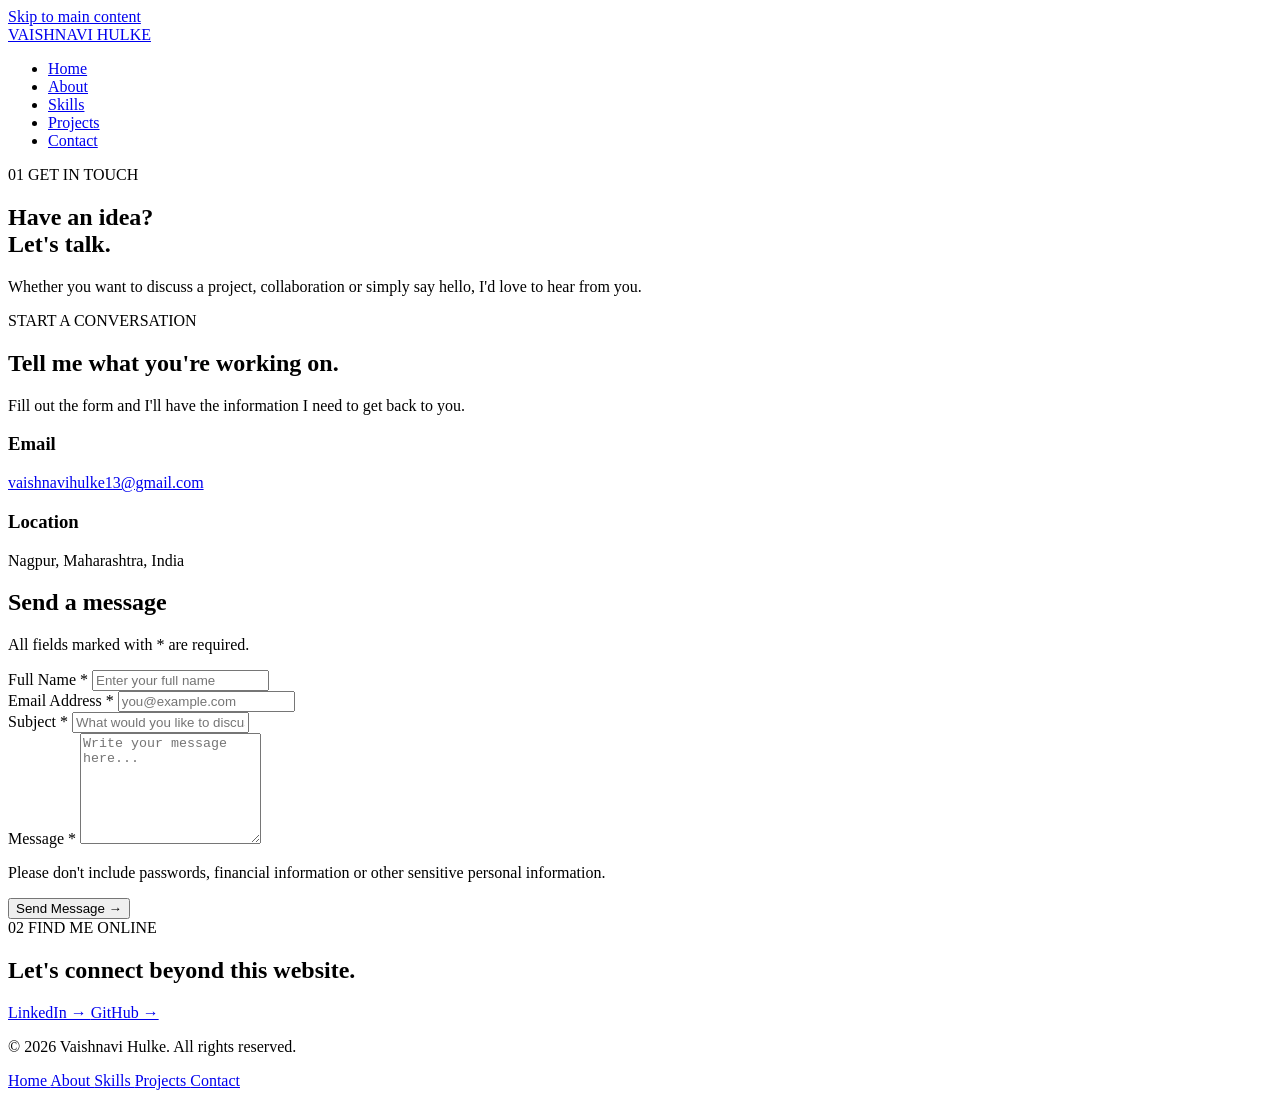
==== contact.html @ 5ccb2af0 "Add files via upload" ====
<!DOCTYPE html>
<html lang="en">

<head>
    <meta charset="UTF-8">

    <meta name="viewport"
        content="width=device-width, initial-scale=1.0">

    <meta name="description"
        content="Contact Vaishnavi Hulke for web development projects, collaboration opportunities and professional inquiries.">

    <meta name="author"
        content="Vaishnavi Hulke">

    <meta name="robots"
        content="index, follow">

    <title>Contact | Vaishnavi Hulke</title>

    <link rel="stylesheet" href="css/style.css">

</head>


<body>

    <!-- Skip link for keyboard users -->
    <a href="#main-content" class="skip-link">
        Skip to main content
    </a>


    <!-- =========================
         HEADER
    ========================== -->

    <header class="site-header">

        <nav class="main-navigation"
            aria-label="Main navigation">

            <a href="index.html" class="logo">
                VAISHNAVI HULKE
            </a>


            <ul class="nav-list">

                <li>
                    <a href="index.html">
                        Home
                    </a>
                </li>

                <li>
                    <a href="about.html">
                        About
                    </a>
                </li>

                <li>
                    <a href="skills.html">
                        Skills
                    </a>
                </li>

                <li>
                    <a href="projects.html">
                        Projects
                    </a>
                </li>

                <li>
                    <a href="contact.html"
                        aria-current="page">
                        Contact
                    </a>
                </li>

            </ul>

        </nav>

    </header>


    <!-- =========================
         MAIN CONTENT
    ========================== -->

    <main id="main-content">


        <!-- =========================
             PAGE INTRO
        ========================== -->

        <section class="page-intro"
            aria-labelledby="contact-title">

            <div class="section-label">

                <span>01</span>

                <span>GET IN TOUCH</span>

            </div>


            <h1 id="contact-title">

                Have an idea?
                <br>
                Let's talk.

            </h1>


            <p class="page-intro-text">

                Whether you want to discuss a project,
                collaboration or simply say hello,
                I'd love to hear from you.

            </p>

        </section>


        <!-- =========================
             CONTACT AREA
        ========================== -->

        <section class="contact-section"
            aria-labelledby="contact-form-title">


            <div class="contact-introduction">

                <p class="eyebrow">
                    START A CONVERSATION
                </p>


                <h2>
                    Tell me what
                    you're working on.
                </h2>


                <p>

                    Fill out the form and I'll have
                    the information I need to get
                    back to you.

                </p>


                <div class="contact-details">

                    <div>

                        <h3>
                            Email
                        </h3>

                        <a href="mailto:vaishnavihulke13@gmail.com">
                            vaishnavihulke13@gmail.com
                        </a>

                    </div>


                    <div>

                        <h3>
                            Location
                        </h3>

                        <p>
                            Nagpur, Maharashtra, India
                        </p>

                    </div>

                </div>

            </div>


            <!-- =========================
                 ACCESSIBLE FORM
            ========================== -->

            <div class="contact-form-container">

                <h2 id="contact-form-title">
                    Send a message
                </h2>


                <p id="form-instructions">
                    All fields marked with
                    <span aria-hidden="true">*</span>
                    are required.
                </p>


                <form
                    action="#"
                    method="post"
                    aria-describedby="form-instructions">


                    <!-- NAME -->

                    <div class="form-group">

                        <label for="name">
                            Full Name
                            <span aria-hidden="true">*</span>
                        </label>


                        <input
                            type="text"
                            id="name"
                            name="name"
                            autocomplete="name"
                            required
                            aria-required="true"
                            placeholder="Enter your full name">


                    </div>


                    <!-- EMAIL -->

                    <div class="form-group">

                        <label for="email">
                            Email Address
                            <span aria-hidden="true">*</span>
                        </label>


                        <input
                            type="email"
                            id="email"
                            name="email"
                            autocomplete="email"
                            required
                            aria-required="true"
                            placeholder="you@example.com">


                    </div>


                    <!-- SUBJECT -->

                    <div class="form-group">

                        <label for="subject">
                            Subject
                            <span aria-hidden="true">*</span>
                        </label>


                        <input
                            type="text"
                            id="subject"
                            name="subject"
                            required
                            aria-required="true"
                            placeholder="What would you like to discuss?">


                    </div>


                    <!-- MESSAGE -->

                    <div class="form-group">

                        <label for="message">
                            Message
                            <span aria-hidden="true">*</span>
                        </label>


                        <textarea
                            id="message"
                            name="message"
                            rows="7"
                            required
                            aria-required="true"
                            placeholder="Write your message here..."></textarea>


                    </div>


                    <!-- PRIVACY NOTE -->

                    <p class="form-note">

                        Please don't include passwords,
                        financial information or other
                        sensitive personal information.

                    </p>


                    <!-- SUBMIT -->

                    <button
                        type="submit"
                        class="button primary-button">

                        Send Message →

                    </button>

                </form>

            </div>

        </section>


        <!-- =========================
             SOCIAL LINKS
        ========================== -->

        <section class="social-section"
            aria-labelledby="social-title">

            <div class="section-label">

                <span>02</span>

                <span>FIND ME ONLINE</span>

            </div>


            <div class="social-content">

                <h2 id="social-title">

                    Let's connect
                    beyond this website.

                </h2>


                <nav aria-label="Social media links"
                    class="social-links">

                    <a
                        href="https://www.linkedin.com/"
                        target="_blank"
                        rel="noopener noreferrer">

                        LinkedIn →

                    </a>


                    <a
                        href="https://github.com/Vaishnavihulke"
                        target="_blank"
                        rel="noopener noreferrer">

                        GitHub →

                    </a>

                </nav>

            </div>

        </section>


    </main>


    <!-- =========================
         FOOTER
    ========================== -->

    <footer class="site-footer">

        <div class="footer-content">

            <p>
                © 2026 Vaishnavi Hulke.
                All rights reserved.
            </p>


            <nav aria-label="Footer navigation">

                <a href="index.html">
                    Home
                </a>

                <a href="about.html">
                    About
                </a>

                <a href="skills.html">
                    Skills
                </a>

                <a href="projects.html">
                    Projects
                </a>

                <a href="contact.html">
                    Contact
                </a>

            </nav>

        </div>

    </footer>

</body>

</html>
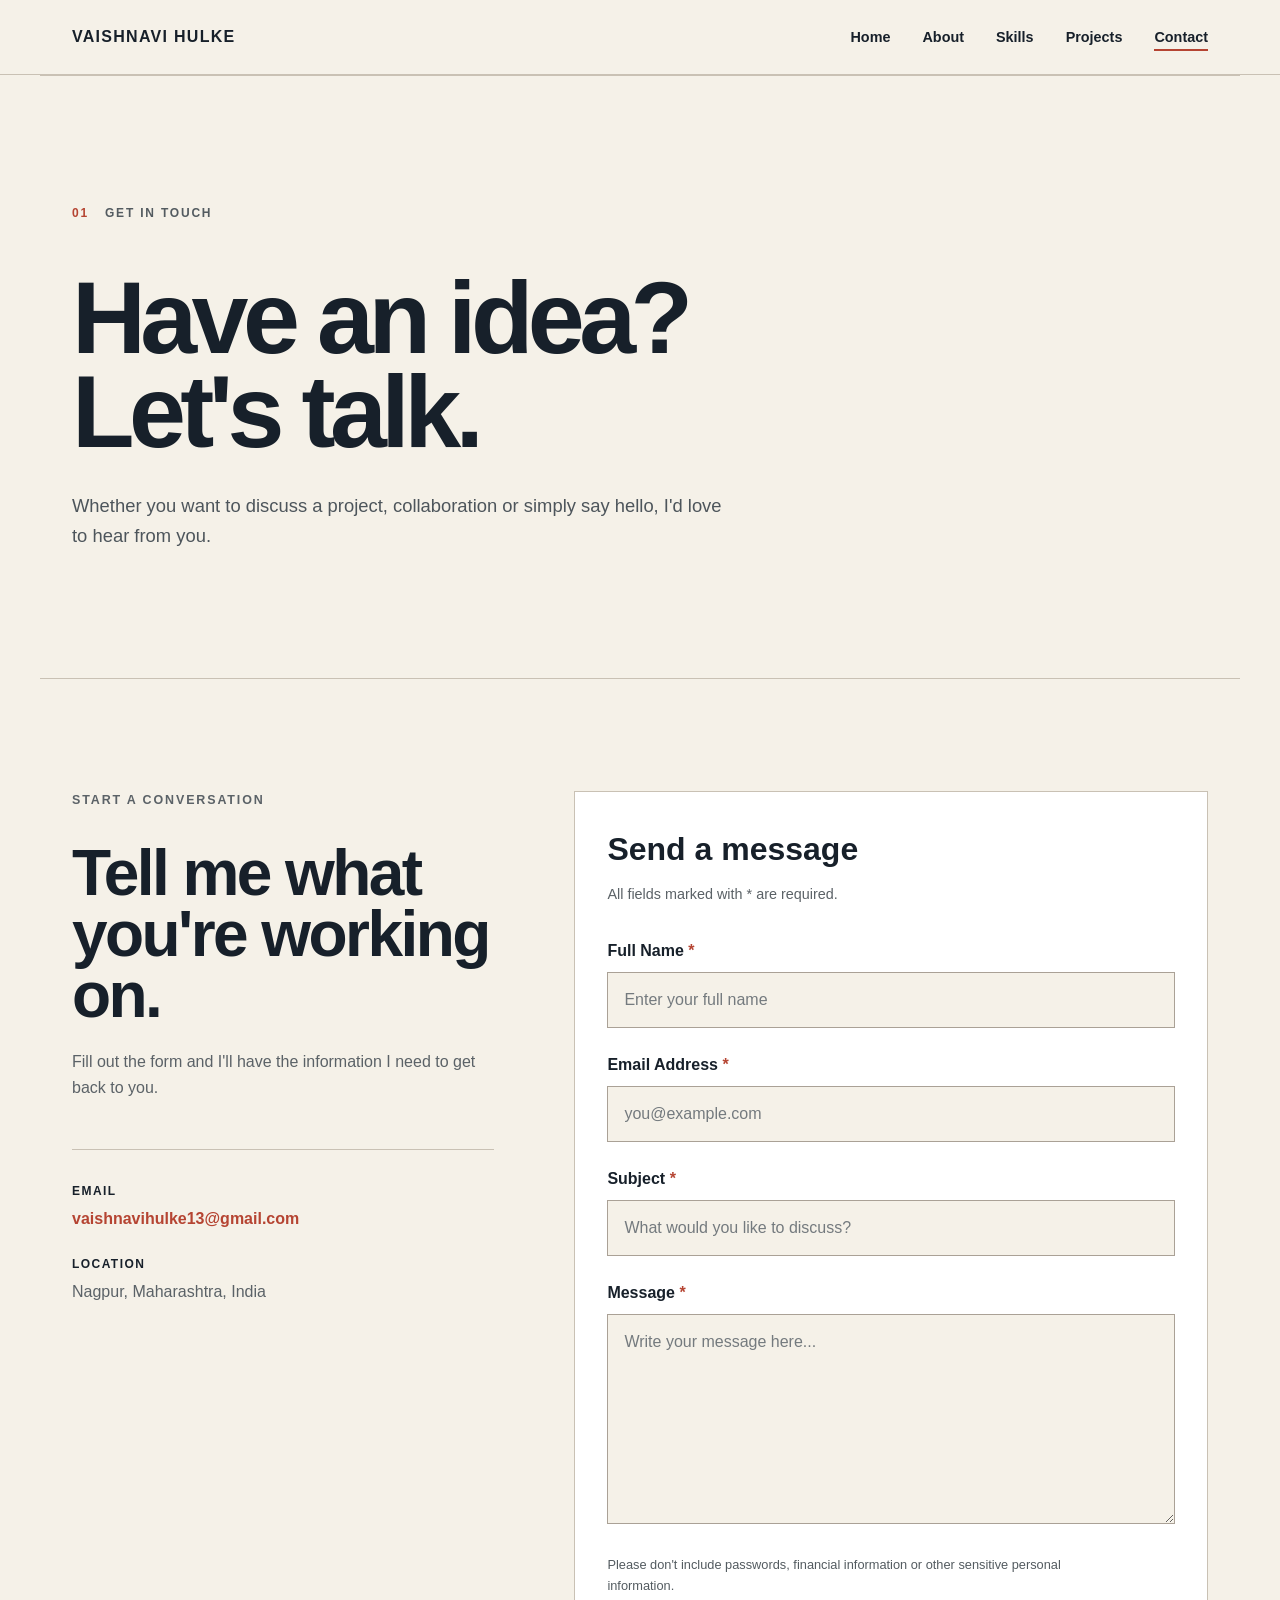
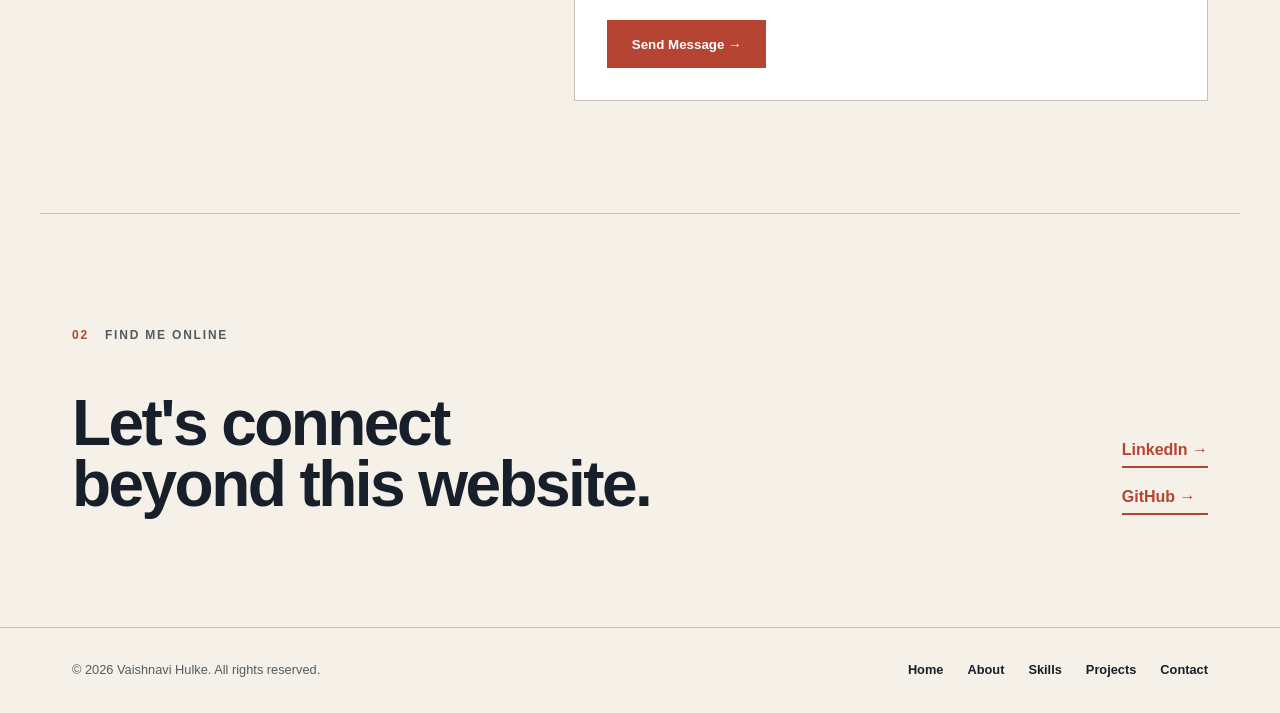
==== commit b67a6e8a: "Update LinkedIn link to point to specific profile" ====
--- a/contact.html
+++ b/contact.html
@@ -362,7 +362,7 @@
                     class="social-links">
 
                     <a
-                        href="https://www.linkedin.com/"
+                        href="https://www.linkedin.com/in/vaishnavi-hulke-a4b218333"
                         target="_blank"
                         rel="noopener noreferrer">
 
@@ -434,4 +434,4 @@
 
 </body>
 
-</html>+</html>
--- a/css/style.css
+++ b/css/style.css
@@ -0,0 +1,1514 @@
+/* =========================================
+   VAISHNAVI HULKE PORTFOLIO
+   Modern Editorial Developer Theme
+========================================= */
+
+
+/* =========================================
+   1. RESET & GLOBAL SETTINGS
+========================================= */
+
+* {
+    margin: 0;
+    padding: 0;
+    box-sizing: border-box;
+}
+
+
+html {
+    scroll-behavior: smooth;
+}
+
+
+body {
+    font-family: Arial, Helvetica, sans-serif;
+    background: #f5f1e8;
+    color: #17202a;
+    line-height: 1.6;
+}
+
+
+/* Prevent images from overflowing */
+
+img {
+    max-width: 100%;
+    height: auto;
+    display: block;
+}
+
+
+/* Remove default list styling */
+
+ul {
+    list-style: none;
+}
+
+
+/* Links */
+
+a {
+    color: inherit;
+    text-decoration: none;
+}
+
+
+/* Paragraph width */
+
+p {
+    max-width: 70ch;
+}
+
+
+/* =========================================
+   2. ACCESSIBILITY
+========================================= */
+
+
+/* Skip link */
+
+.skip-link {
+    position: absolute;
+    left: 1rem;
+    top: -100px;
+    z-index: 9999;
+
+    padding: 0.8rem 1rem;
+
+    background: #17202a;
+    color: #ffffff;
+
+    font-weight: 700;
+
+    border-radius: 4px;
+}
+
+
+.skip-link:focus {
+    top: 1rem;
+}
+
+
+/* Visible keyboard focus */
+
+a:focus-visible,
+button:focus-visible,
+input:focus-visible,
+textarea:focus-visible {
+    outline: 3px solid #b54432;
+    outline-offset: 4px;
+}
+
+
+/* =========================================
+   3. HEADER & NAVIGATION
+========================================= */
+
+.site-header {
+    width: 100%;
+    border-bottom: 1px solid #c9c1b4;
+}
+
+
+.main-navigation {
+    max-width: 1200px;
+    margin: 0 auto;
+
+    padding: 1.5rem 2rem;
+
+    display: flex;
+    align-items: center;
+    justify-content: space-between;
+
+    gap: 2rem;
+}
+
+
+.logo {
+    font-size: 1rem;
+    font-weight: 900;
+    letter-spacing: 0.08em;
+}
+
+
+.nav-list {
+    display: flex;
+    align-items: center;
+    gap: 2rem;
+}
+
+
+.nav-list a {
+    position: relative;
+
+    font-size: 0.9rem;
+    font-weight: 700;
+
+    transition:
+        color 0.2s ease;
+}
+
+
+.nav-list a::after {
+    content: "";
+
+    position: absolute;
+
+    left: 0;
+    bottom: -6px;
+
+    width: 0;
+    height: 2px;
+
+    background: #b54432;
+
+    transition:
+        width 0.2s ease;
+}
+
+
+.nav-list a:hover::after,
+.nav-list a[aria-current="page"]::after {
+    width: 100%;
+}
+
+
+.nav-list a:hover {
+    color: #b54432;
+}
+
+
+/* =========================================
+   4. MAIN CONTAINER
+========================================= */
+
+main {
+    overflow: hidden;
+}
+
+
+/* =========================================
+   5. HERO SECTION
+========================================= */
+
+.hero-section {
+    max-width: 1200px;
+    min-height: 75vh;
+
+    margin: 0 auto;
+
+    padding: 6rem 2rem;
+
+    display: grid;
+
+    grid-template-columns:
+        minmax(0, 1.5fr)
+        minmax(250px, 0.7fr);
+
+    align-items: center;
+
+    gap: 5rem;
+}
+
+
+.eyebrow {
+    margin-bottom: 1.2rem;
+
+    color: #b54432;
+
+    font-size: 0.78rem;
+    font-weight: 800;
+
+    letter-spacing: 0.15em;
+}
+
+
+.hero-content h1 {
+    max-width: 900px;
+
+    margin-bottom: 2rem;
+
+    font-size: clamp(3rem, 7vw, 6.5rem);
+
+    line-height: 0.95;
+
+    letter-spacing: -0.05em;
+}
+
+
+.hero-description {
+    max-width: 600px;
+
+    margin-bottom: 2rem;
+
+    font-size: 1.1rem;
+
+    color: #4d555b;
+}
+
+
+/* =========================================
+   6. HERO CARD
+========================================= */
+
+.hero-card {
+    min-height: 400px;
+
+    padding: 2rem;
+
+    display: flex;
+
+    flex-direction: column;
+
+    justify-content: space-between;
+
+    background: #17202a;
+
+    color: #f5f1e8;
+
+    border-radius: 0;
+}
+
+
+.hero-card-small {
+    font-size: 0.75rem;
+    letter-spacing: 0.15em;
+    font-weight: 700;
+}
+
+
+.hero-initials {
+    font-size: clamp(6rem, 12vw, 10rem);
+
+    font-weight: 900;
+
+    line-height: 0.8;
+
+    color: #b54432;
+}
+
+
+.hero-card-name {
+    font-size: 1.4rem;
+    font-weight: 800;
+    line-height: 1.05;
+}
+
+
+.hero-card-role {
+    font-size: 0.75rem;
+
+    letter-spacing: 0.15em;
+
+    color: #c9c1b4;
+}
+
+
+/* =========================================
+   7. BUTTONS
+========================================= */
+
+.hero-actions {
+    display: flex;
+    flex-wrap: wrap;
+    gap: 1rem;
+}
+
+
+.button {
+    display: inline-flex;
+
+    align-items: center;
+    justify-content: center;
+
+    min-height: 48px;
+
+    padding: 0.8rem 1.4rem;
+
+    border: 2px solid #17202a;
+
+    font-weight: 800;
+
+    transition:
+        transform 0.2s ease,
+        background 0.2s ease,
+        color 0.2s ease;
+}
+
+
+.primary-button {
+    background: #b54432;
+    color: #ffffff;
+    border-color: #b54432;
+}
+
+
+.primary-button:hover {
+    background: #17202a;
+    border-color: #17202a;
+
+    transform: translateY(-3px);
+}
+
+
+.secondary-button {
+    background: transparent;
+}
+
+
+.secondary-button:hover {
+    background: #17202a;
+    color: #ffffff;
+
+    transform: translateY(-3px);
+}
+
+
+/* =========================================
+   8. SECTION LABEL
+========================================= */
+
+.section-label {
+    display: flex;
+
+    align-items: center;
+
+    gap: 1rem;
+
+    margin-bottom: 3rem;
+
+    font-size: 0.75rem;
+
+    font-weight: 800;
+
+    letter-spacing: 0.15em;
+
+    color: #535b60;
+}
+
+
+.section-label span:first-child {
+    color: #b54432;
+}
+
+
+/* =========================================
+   9. ABOUT PREVIEW
+========================================= */
+
+.about-preview,
+.skills-preview,
+.projects-preview,
+.page-intro,
+.about-story,
+.education-section,
+.focus-section,
+.learning-section,
+.skill-category,
+.project-case-study,
+.project-philosophy,
+.contact-section,
+.social-section {
+    max-width: 1200px;
+
+    margin: 0 auto;
+
+    padding: 7rem 2rem;
+
+    border-top: 1px solid #c9c1b4;
+}
+
+
+.about-content {
+    display: grid;
+
+    grid-template-columns: 1fr 1fr;
+
+    gap: 5rem;
+}
+
+
+.about-content h2,
+.skills-content h2,
+.projects-heading h2,
+.two-column-layout h2,
+.learning-content h2 {
+    font-size: clamp(2.5rem, 5vw, 5rem);
+
+    line-height: 0.95;
+
+    letter-spacing: -0.04em;
+}
+
+
+.about-text {
+    display: flex;
+
+    flex-direction: column;
+
+    gap: 1.5rem;
+
+    color: #4d555b;
+
+    font-size: 1.05rem;
+}
+
+
+/* =========================================
+   10. TEXT LINKS
+========================================= */
+
+.text-link {
+    width: fit-content;
+
+    color: #b54432;
+
+    font-weight: 800;
+
+    border-bottom: 2px solid #b54432;
+
+    padding-bottom: 3px;
+
+    transition:
+        color 0.2s ease,
+        border-color 0.2s ease;
+}
+
+
+.text-link:hover {
+    color: #17202a;
+    border-color: #17202a;
+}
+
+
+/* =========================================
+   11. SKILLS PREVIEW
+========================================= */
+
+.skills-content {
+    display: grid;
+
+    grid-template-columns: 1fr 1fr;
+
+    gap: 5rem;
+}
+
+
+.skills-list {
+    display: grid;
+
+    grid-template-columns: repeat(2, 1fr);
+
+    border-top: 1px solid #c9c1b4;
+}
+
+
+.skills-list li {
+    padding: 1.2rem 0;
+
+    border-bottom: 1px solid #c9c1b4;
+
+    font-weight: 800;
+}
+
+
+/* =========================================
+   12. PROJECT PREVIEW
+========================================= */
+
+.projects-heading {
+    display: flex;
+
+    align-items: end;
+
+    justify-content: space-between;
+
+    gap: 2rem;
+
+    margin-bottom: 4rem;
+}
+
+
+.project-preview {
+    display: grid;
+
+    grid-template-columns: 120px 1fr;
+
+    gap: 2rem;
+
+    padding: 2rem 0;
+
+    border-top: 1px solid #c9c1b4;
+}
+
+
+.project-number {
+    color: #b54432;
+
+    font-size: 1rem;
+
+    font-weight: 900;
+
+    letter-spacing: 0.08em;
+}
+
+
+.project-info h3 {
+    margin-bottom: 0.8rem;
+
+    font-size: 2rem;
+}
+
+
+.project-info p {
+    margin-bottom: 1.2rem;
+
+    color: #4d555b;
+}
+
+
+.technology-list {
+    display: flex;
+
+    flex-wrap: wrap;
+
+    gap: 0.6rem;
+}
+
+
+.technology-list li {
+    padding: 0.35rem 0.7rem;
+
+    border: 1px solid #aaa196;
+
+    font-size: 0.75rem;
+
+    font-weight: 700;
+}
+
+
+/* =========================================
+   13. PAGE INTRO
+========================================= */
+
+.page-intro {
+    padding-top: 8rem;
+
+    padding-bottom: 8rem;
+}
+
+
+.page-intro h1 {
+    max-width: 1000px;
+
+    margin-bottom: 2rem;
+
+    font-size: clamp(3.5rem, 8vw, 7rem);
+
+    line-height: 0.92;
+
+    letter-spacing: -0.055em;
+}
+
+
+.page-intro-text {
+    max-width: 650px;
+
+    font-size: 1.15rem;
+
+    color: #4d555b;
+}
+
+
+/* =========================================
+   14. TWO COLUMN LAYOUT
+========================================= */
+
+.two-column-layout {
+    display: grid;
+
+    grid-template-columns: 0.8fr 1.2fr;
+
+    gap: 5rem;
+}
+
+
+.story-content {
+    display: flex;
+
+    flex-direction: column;
+
+    gap: 1.5rem;
+
+    color: #4d555b;
+
+    font-size: 1.05rem;
+}
+
+
+/* =========================================
+   15. EDUCATION
+========================================= */
+
+.education-list {
+    border-top: 1px solid #c9c1b4;
+}
+
+
+.education-item {
+    padding: 2rem 0;
+
+    border-bottom: 1px solid #c9c1b4;
+}
+
+
+.education-year {
+    margin-bottom: 0.5rem;
+
+    color: #b54432;
+
+    font-size: 0.75rem;
+
+    font-weight: 800;
+
+    letter-spacing: 0.12em;
+}
+
+
+.education-item h3 {
+    margin-bottom: 0.5rem;
+
+    font-size: 1.6rem;
+}
+
+
+.education-item p:last-child {
+    color: #4d555b;
+}
+
+
+/* =========================================
+   16. FOCUS LIST
+========================================= */
+
+.focus-content {
+    display: grid;
+
+    grid-template-columns: 1fr 1fr;
+
+    gap: 5rem;
+}
+
+
+.focus-list {
+    border-top: 1px solid #c9c1b4;
+}
+
+
+.focus-list li {
+    padding: 1.2rem 0;
+
+    border-bottom: 1px solid #c9c1b4;
+
+    font-weight: 700;
+}
+
+
+.focus-list li::before {
+    content: "→";
+
+    margin-right: 1rem;
+
+    color: #b54432;
+}
+
+
+/* =========================================
+   17. HIGHLIGHT SECTION
+========================================= */
+
+.highlight-section,
+.accessibility-section {
+    max-width: 1200px;
+
+    margin: 0 auto;
+
+    padding: 7rem 2rem;
+
+    background: #17202a;
+
+    color: #f5f1e8;
+}
+.highlight-section .eyebrow,
+.accessibility-section .eyebrow {
+  color: #ffb085;
+}
+
+
+
+.highlight-content,
+.accessibility-content {
+    max-width: 800px;
+}
+
+
+.highlight-content h2,
+.accessibility-content h2 {
+    margin-bottom: 2rem;
+
+    font-size: clamp(3rem, 6vw, 6rem);
+
+    line-height: 0.9;
+
+    letter-spacing: -0.05em;
+}
+
+
+.highlight-content p:last-child,
+.accessibility-content p:last-child {
+    color: #c9c1b4;
+
+    font-size: 1.05rem;
+}
+
+
+/* =========================================
+   18. SKILL CATEGORY
+========================================= */
+
+.skill-category {
+    display: grid;
+
+    grid-template-columns: 100px 1fr;
+
+    gap: 3rem;
+}
+
+
+.skill-category-number {
+    color: #b54432;
+
+    font-size: 1rem;
+
+    font-weight: 900;
+}
+
+
+.skill-category-content h2 {
+    margin-bottom: 0.8rem;
+
+    font-size: clamp(2rem, 4vw, 4rem);
+
+    line-height: 1;
+}
+
+
+.skill-category-content > p {
+    margin-bottom: 3rem;
+
+    color: #4d555b;
+}
+
+
+.skill-list {
+    border-top: 1px solid #c9c1b4;
+}
+
+
+.skill-list li {
+    display: grid;
+
+    grid-template-columns: 50px 1fr 1fr;
+
+    gap: 1rem;
+
+    align-items: center;
+
+    padding: 1.2rem 0;
+
+    border-bottom: 1px solid #c9c1b4;
+}
+
+
+.skill-list li span:first-child {
+    color: #b54432;
+
+    font-size: 0.75rem;
+
+    font-weight: 800;
+}
+
+
+.skill-list li span:last-child {
+    color: #535b60;
+
+    font-size: 0.85rem;
+}
+
+
+/* =========================================
+   19. LEARNING SECTION
+========================================= */
+
+.learning-content {
+    display: grid;
+
+    grid-template-columns: 1fr 1fr;
+
+    gap: 5rem;
+}
+
+
+.learning-list {
+    display: grid;
+
+    grid-template-columns: 1fr 1fr;
+
+    gap: 0;
+
+    border-top: 1px solid #c9c1b4;
+}
+
+
+.learning-list li {
+    padding: 1.2rem 0;
+
+    border-bottom: 1px solid #c9c1b4;
+
+    font-weight: 700;
+}
+
+
+.learning-list li::before {
+    content: "+";
+
+    margin-right: 0.8rem;
+
+    color: #b54432;
+}
+
+
+/* =========================================
+   20. PROJECT CASE STUDIES
+========================================= */
+
+.project-case-study {
+    display: grid;
+
+    grid-template-columns: 180px 1fr;
+
+    gap: 4rem;
+}
+
+
+.project-meta p:last-child {
+    margin-top: 0.5rem;
+
+    color: #535b60;
+
+    font-size: 0.7rem;
+
+    font-weight: 800;
+
+    letter-spacing: 0.12em;
+}
+
+
+.project-details h2 {
+    margin-bottom: 1.5rem;
+
+    font-size: clamp(3rem, 6vw, 6rem);
+
+    line-height: 0.9;
+
+    letter-spacing: -0.05em;
+}
+
+
+.project-summary {
+    max-width: 700px;
+
+    margin-bottom: 3rem;
+
+    color: #4d555b;
+
+    font-size: 1.15rem;
+}
+
+
+.project-information {
+    display: grid;
+
+    grid-template-columns:
+        repeat(3, 1fr);
+
+    gap: 2rem;
+
+    margin-bottom: 3rem;
+}
+
+
+.project-information h3 {
+    margin-bottom: 0.8rem;
+
+    font-size: 0.85rem;
+
+    text-transform: uppercase;
+
+    letter-spacing: 0.08em;
+}
+
+
+.project-information p {
+    color: #5b6267;
+
+    font-size: 0.95rem;
+}
+
+
+.project-actions {
+    margin-top: 2rem;
+}
+
+
+/* =========================================
+   21. CONTACT SECTION
+========================================= */
+
+.contact-section {
+    display: grid;
+
+    grid-template-columns: 0.8fr 1.2fr;
+
+    gap: 5rem;
+}
+
+
+.contact-introduction h2 {
+    margin-bottom: 1.5rem;
+
+    font-size: clamp(2.5rem, 5vw, 5rem);
+
+    line-height: 0.95;
+
+    letter-spacing: -0.04em;
+}
+
+
+.contact-introduction > p {
+    margin-bottom: 2rem;
+
+    color: #5b6267;
+}
+
+
+.contact-details {
+    display: flex;
+
+    flex-direction: column;
+
+    gap: 1.5rem;
+
+    margin-top: 3rem;
+
+    padding-top: 2rem;
+
+    border-top: 1px solid #c9c1b4;
+}
+
+
+.contact-details h3 {
+    margin-bottom: 0.3rem;
+
+    font-size: 0.75rem;
+
+    text-transform: uppercase;
+
+    letter-spacing: 0.12em;
+}
+
+
+.contact-details a {
+    color: #b54432;
+
+    font-weight: 700;
+}
+
+
+.contact-details p {
+    color: #5b6267;
+}
+
+
+/* =========================================
+   22. CONTACT FORM
+========================================= */
+
+.contact-form-container {
+    padding: 2rem;
+
+    background: #ffffff;
+
+    border: 1px solid #c9c1b4;
+}
+
+
+.contact-form-container h2 {
+    margin-bottom: 0.5rem;
+
+    font-size: 2rem;
+}
+
+
+#form-instructions {
+    margin-bottom: 2rem;
+
+    color: #5b6267;
+
+    font-size: 0.9rem;
+}
+
+
+.form-group {
+    margin-bottom: 1.5rem;
+}
+
+
+.form-group label {
+    display: block;
+
+    margin-bottom: 0.5rem;
+
+    font-weight: 800;
+}
+
+
+.form-group label span {
+    color: #b54432;
+}
+
+
+.form-group input,
+.form-group textarea {
+    width: 100%;
+
+    padding: 0.9rem 1rem;
+
+    border: 1px solid #aaa196;
+
+    border-radius: 0;
+
+    background: #f5f1e8;
+
+    color: #17202a;
+
+    font: inherit;
+}
+
+
+.form-group textarea {
+    resize: vertical;
+}
+
+
+.form-group input::placeholder,
+.form-group textarea::placeholder {
+    color: #747a7e;
+}
+
+
+.form-group input:focus,
+.form-group textarea:focus {
+    border-color: #b54432;
+
+    outline: 3px solid rgba(232, 93, 63, 0.2);
+}
+
+
+.form-note {
+    margin-bottom: 1.5rem;
+
+    color: #535b60;
+
+    font-size: 0.8rem;
+}
+
+
+/* =========================================
+   23. SOCIAL SECTION
+========================================= */
+
+.social-content {
+    display: flex;
+
+    align-items: end;
+
+    justify-content: space-between;
+
+    gap: 3rem;
+}
+
+
+.social-content h2 {
+    max-width: 600px;
+
+    font-size: clamp(2.5rem, 5vw, 5rem);
+
+    line-height: 0.95;
+
+    letter-spacing: -0.04em;
+}
+
+
+.social-links {
+    display: flex;
+
+    flex-direction: column;
+
+    gap: 1rem;
+}
+
+
+.social-links a {
+    color: #b54432;
+
+    font-weight: 800;
+
+    border-bottom: 2px solid #b54432;
+
+    padding-bottom: 0.2rem;
+}
+
+
+.social-links a:hover {
+    color: #17202a;
+
+    border-color: #17202a;
+}
+
+
+/* =========================================
+   24. CONTACT CTA
+========================================= */
+
+.contact-cta {
+    max-width: 1200px;
+
+    margin: 0 auto;
+
+    padding: 8rem 2rem;
+
+    text-align: center;
+
+    border-top: 1px solid #c9c1b4;
+}
+
+
+.contact-cta h2 {
+    max-width: 850px;
+
+    margin: 0 auto 2rem;
+
+    font-size: clamp(3rem, 7vw, 7rem);
+
+    line-height: 0.9;
+
+    letter-spacing: -0.055em;
+}
+
+
+/* =========================================
+   25. FOOTER
+========================================= */
+
+.site-footer {
+    border-top: 1px solid #c9c1b4;
+}
+
+
+.footer-content {
+    max-width: 1200px;
+
+    margin: 0 auto;
+
+    padding: 2rem;
+
+    display: flex;
+
+    align-items: center;
+
+    justify-content: space-between;
+
+    gap: 2rem;
+}
+
+
+.footer-content p {
+    color: #535b60;
+
+    font-size: 0.8rem;
+}
+
+
+.footer-content nav {
+    display: flex;
+
+    flex-wrap: wrap;
+
+    gap: 1.5rem;
+}
+
+
+.footer-content nav a {
+    font-size: 0.8rem;
+
+    font-weight: 700;
+}
+
+
+.footer-content nav a:hover {
+    color: #b54432;
+}
+
+
+/* =========================================
+   26. RESPONSIVE DESIGN
+========================================= */
+
+
+/* Tablet */
+
+@media (max-width: 900px) {
+
+    .hero-section {
+        grid-template-columns: 1fr;
+
+        gap: 3rem;
+
+        min-height: auto;
+    }
+
+
+    .hero-card {
+        min-height: 300px;
+    }
+
+
+    .about-content,
+    .skills-content,
+    .two-column-layout,
+    .focus-content,
+    .learning-content,
+    .contact-section {
+        grid-template-columns: 1fr;
+
+        gap: 3rem;
+    }
+
+
+    .project-information {
+        grid-template-columns: 1fr 1fr;
+    }
+
+
+    .social-content {
+        align-items: start;
+
+        flex-direction: column;
+    }
+
+}
+
+
+/* Mobile */
+
+@media (max-width: 650px) {
+
+    .main-navigation {
+        padding: 1.2rem 1rem;
+
+        flex-direction: column;
+
+        align-items: flex-start;
+    }
+
+
+    .nav-list {
+        width: 100%;
+
+        display: grid;
+
+        grid-template-columns:
+            repeat(2, 1fr);
+
+        gap: 0.8rem;
+    }
+
+
+    .nav-list a {
+        font-size: 0.8rem;
+    }
+
+
+    .hero-section,
+    .about-preview,
+    .skills-preview,
+    .projects-preview,
+    .page-intro,
+    .about-story,
+    .education-section,
+    .focus-section,
+    .learning-section,
+    .skill-category,
+    .project-case-study,
+    .project-philosophy,
+    .contact-section,
+    .social-section {
+        padding-left: 1rem;
+
+        padding-right: 1rem;
+
+        padding-top: 5rem;
+
+        padding-bottom: 5rem;
+    }
+
+
+    .hero-content h1 {
+        font-size: clamp(3rem, 15vw, 5rem);
+    }
+
+
+    .hero-description {
+        font-size: 1rem;
+    }
+
+
+    .hero-card {
+        min-height: 260px;
+    }
+
+
+    .hero-initials {
+        font-size: 6rem;
+    }
+
+
+    .skills-list {
+        grid-template-columns: 1fr;
+    }
+
+
+    .projects-heading {
+        align-items: flex-start;
+
+        flex-direction: column;
+    }
+
+
+    .project-preview {
+        grid-template-columns: 1fr;
+
+        gap: 1rem;
+    }
+
+
+    .page-intro h1 {
+        font-size: clamp(3rem, 14vw, 5rem);
+    }
+
+
+    .skill-category {
+        grid-template-columns: 1fr;
+
+        gap: 1rem;
+    }
+
+
+    .skill-list li {
+        grid-template-columns: 35px 1fr;
+
+        gap: 0.5rem;
+    }
+
+
+    .skill-list li span:last-child {
+        grid-column: 2;
+    }
+
+
+    .learning-list {
+        grid-template-columns: 1fr;
+    }
+
+
+    .project-case-study {
+        grid-template-columns: 1fr;
+
+        gap: 1.5rem;
+    }
+
+
+    .project-details h2 {
+        font-size: clamp(3rem, 14vw, 5rem);
+    }
+
+
+    .project-information {
+        grid-template-columns: 1fr;
+    }
+
+
+    .contact-form-container {
+        padding: 1.2rem;
+    }
+
+
+    .footer-content {
+        align-items: flex-start;
+
+        flex-direction: column;
+
+        padding: 1.5rem 1rem;
+    }
+
+
+    .footer-content nav {
+        gap: 1rem;
+    }
+
+
+    .contact-cta {
+        padding-left: 1rem;
+
+        padding-right: 1rem;
+
+        padding-top: 6rem;
+
+        padding-bottom: 6rem;
+    }
+
+}
+
+
+/* =========================================
+   27. REDUCED MOTION
+========================================= */
+
+@media (prefers-reduced-motion: reduce) {
+
+    html {
+        scroll-behavior: auto;
+    }
+
+
+    *,
+    *::before,
+    *::after {
+        transition-duration: 0.01ms !important;
+
+        animation-duration: 0.01ms !important;
+
+        animation-iteration-count: 1 !important;
+    }
+
+}
